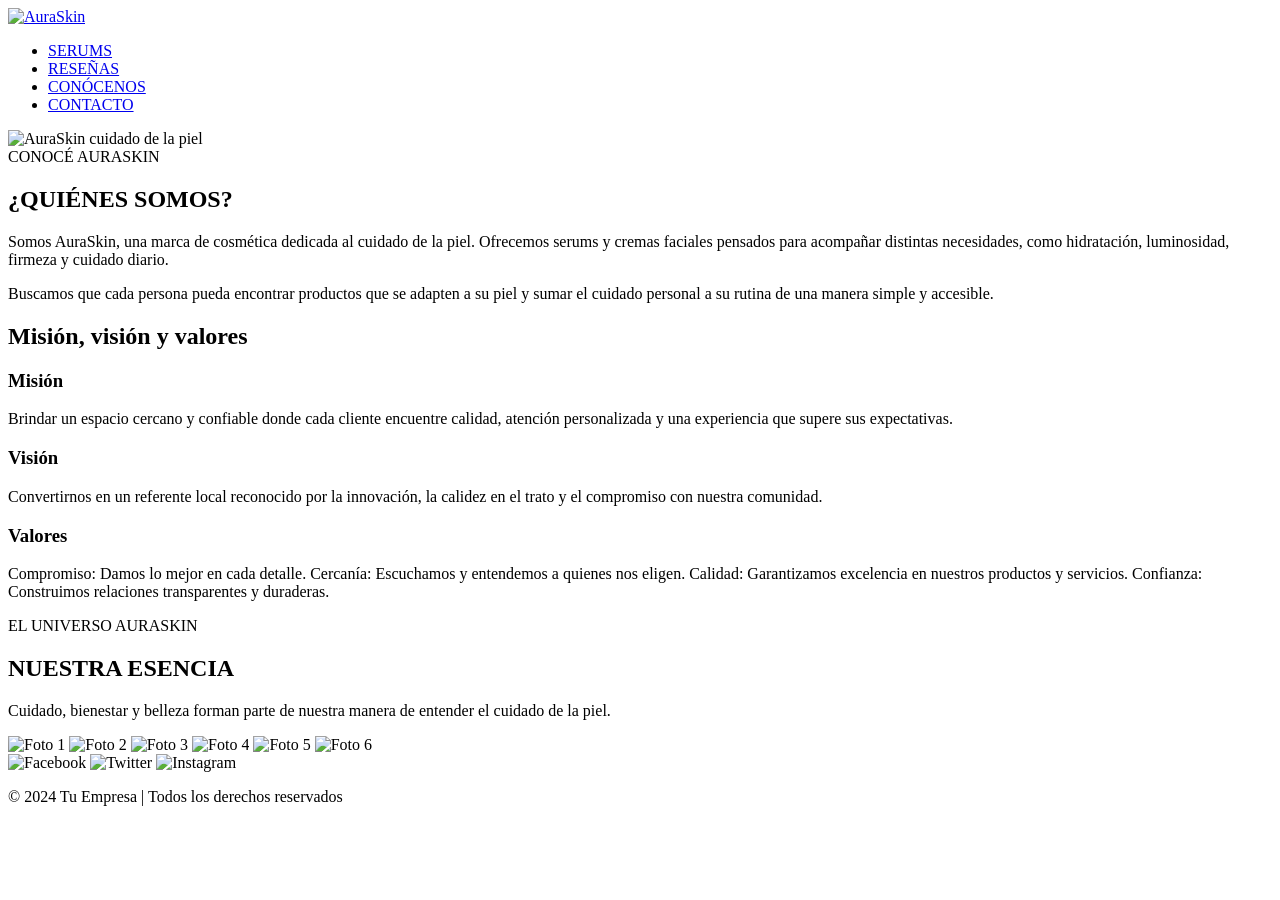
==== Conocenos.html @ c7acbc24 "Add files via upload" ====
<!DOCTYPE html>
<html lang="en">
<head>
    <meta charset="UTF-8">
    <meta name="viewport" content="width=device-width, initial-scale=1.0">
    <title>AuraSkins Conocenos</title> 
    <link rel="preconnect" href="https://fonts.googleapis.com">
    <link rel="preconnect" href="https://fonts.gstatic.com" crossorigin>
    <link href="https://fonts.googleapis.com/css2?family=Bebas+Neue&display=swap" rel="stylesheet">
    <link rel="stylesheet" href="./css/style.css?v=4">
</head>

<body id="fondoconocenos">

   <header class="header-principal">

    <a href="index.html" class="logo-link">
        <img src="img/LOGOAURA.png" alt="AuraSkin" class="logo">
    </a>

    <nav class="menu-principal">
        <ul>
            <li><a href="index.html">SERUMS</a></li>
            <li><a href="Reseñas.html">RESEÑAS</a></li>
            <li><a href="Conocenos.html">CONÓCENOS</a></li>
            <li><a href="Contacto.html">CONTACTO</a></li>
        </ul>
    </nav>

</header>
    <section class="quienes-somos">

    <div class="quienes-imagen">
        <img src="./img/CREMA1.png" alt="AuraSkin cuidado de la piel">
    </div>

    <div class="quienes-texto">
        <span>CONOCÉ AURASKIN</span>
        <h1>¿QUIÉNES SOMOS?</h1>

        <p>
            Somos AuraSkin, una marca de cosmética dedicada al cuidado de la piel.
            Ofrecemos serums y cremas faciales pensados para acompañar distintas
            necesidades, como hidratación, luminosidad, firmeza y cuidado diario.
        </p>

        <p>
            Buscamos que cada persona pueda encontrar productos que se adapten
            a su piel y sumar el cuidado personal a su rutina de una manera
            simple y accesible.
        </p>
    </div>

</section>
     <h2>Misión, visión y valores</h2>
         <div class="valores-container">
        <div class="sucursal">
           
            <h3>Misión</h3>
            <p>Brindar un espacio cercano y confiable donde cada cliente encuentre calidad, atención personalizada y una experiencia que supere sus expectativas.</p>
        </div>
        <div class="sucursal">
           
            <h3>Visión</h3>
            <p>Convertirnos en un referente local reconocido por la innovación, la calidez en el trato y el compromiso con nuestra comunidad.</p>
        </div>
        <div class="sucursal">
            
            <h3>Valores</h3>
            <p>Compromiso: Damos lo mejor en cada detalle.

Cercanía: Escuchamos y entendemos a quienes nos eligen.

Calidad: Garantizamos excelencia en nuestros productos y servicios.

Confianza: Construimos relaciones transparentes y duraderas.</p>
        </div>
    </div>


    <section>

    </div>

    <div class="intro-galeria">
    <span>EL UNIVERSO AURASKIN</span>
    <h2>NUESTRA ESENCIA</h2>
    <p>
        Cuidado, bienestar y belleza forman parte de nuestra manera
        de entender el cuidado de la piel.
    </p>
</div>
        
            <div class="gallery">
                <img src="./img/ModeloNueva1.jpg" alt="Foto 1">
                <img src="./img/ModeloNuevo2.jpg" alt="Foto 2">
                <img src="./img/ModeloNuevo3.jpg" alt="Foto 3">
                <img src="./img/ModeloNuevo4.jpg" alt="Foto 4">
                <img src="./img/imagenNueva.jpeg" alt="Foto 5">
                <img src="./img/imagenNueva2.jpeg" alt="Foto 6">
            </div>

      

    <footer class="footer">
        <div class="redes-sociales">
            <img src="./img/instagram (3).png" alt="Facebook"></a>
            <img src="./img/whatsapp (1).png" alt="Twitter"></a>
            <img src="./img/tik-tok (3).png" alt="Instagram"></a>
        </div>
        <p>&copy; 2024 Tu Empresa | Todos los derechos reservados</p>
    
    </footer>
    </body>
    </html>
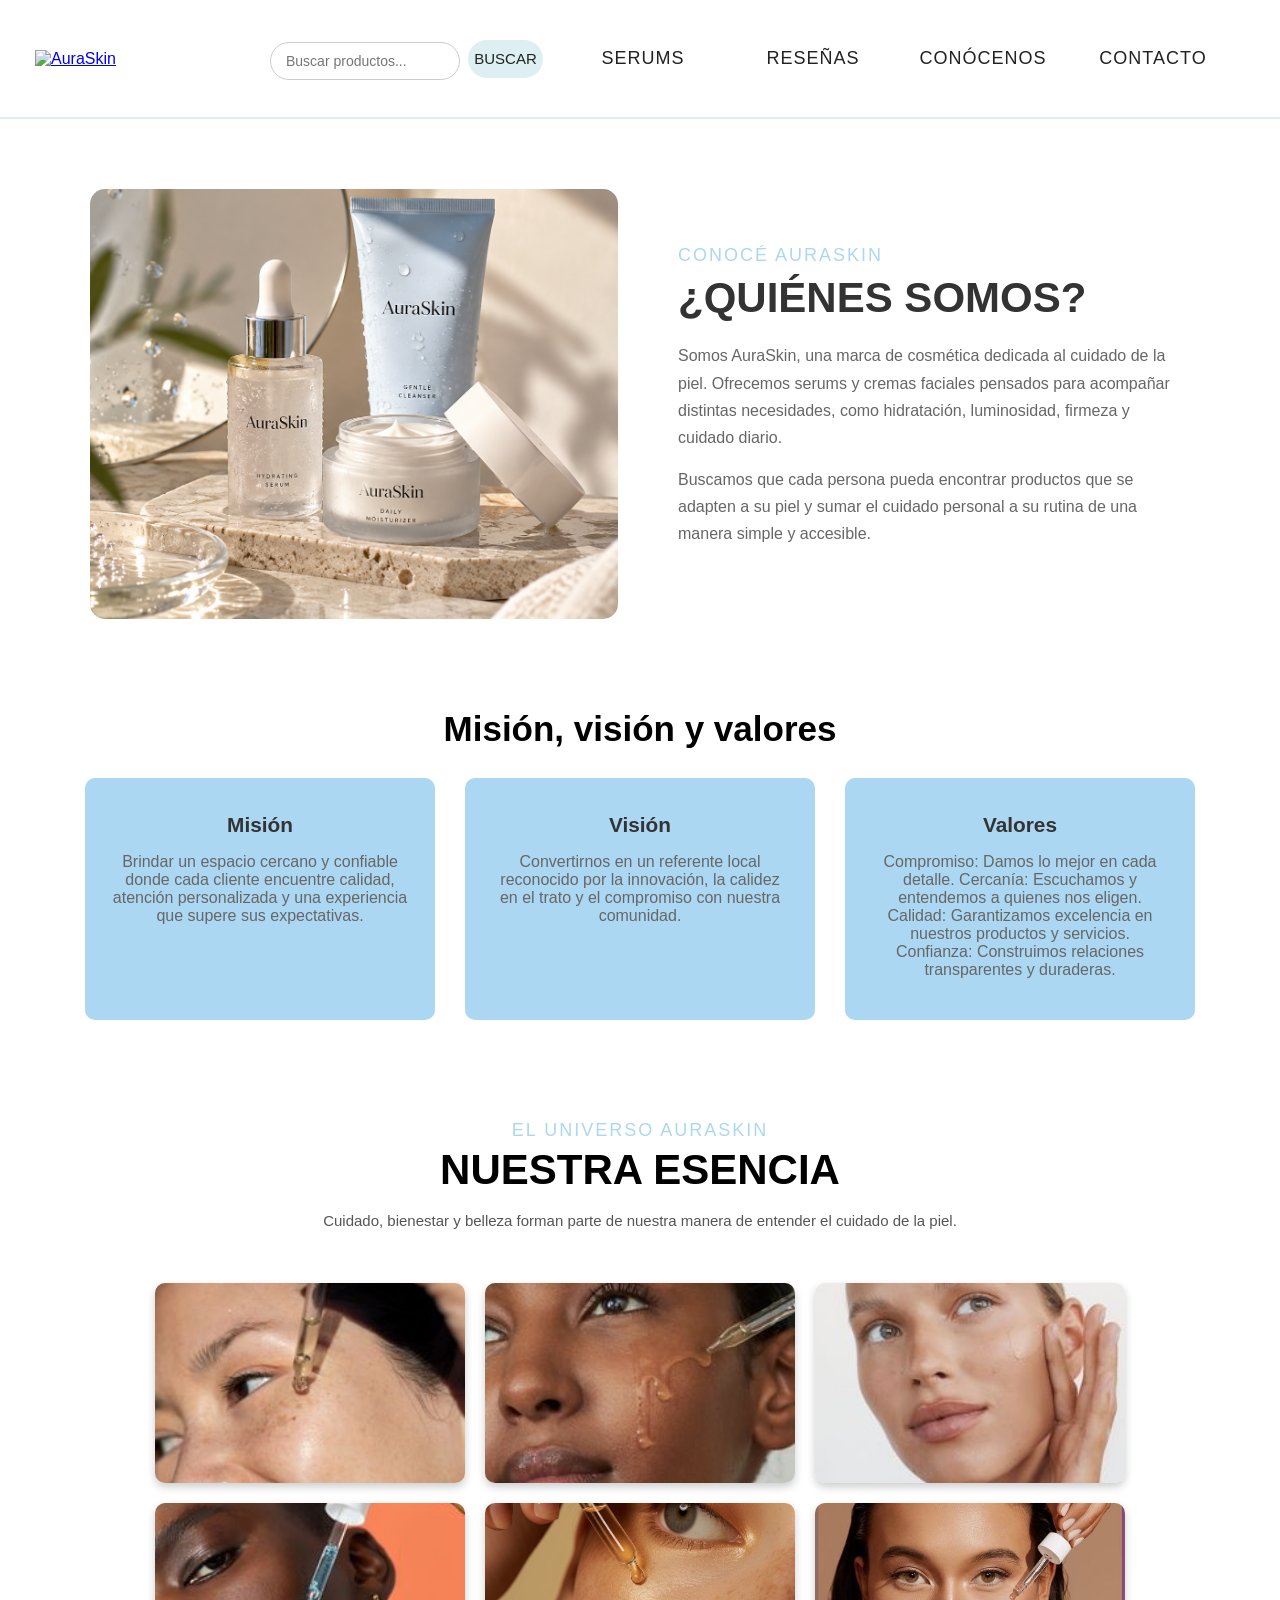
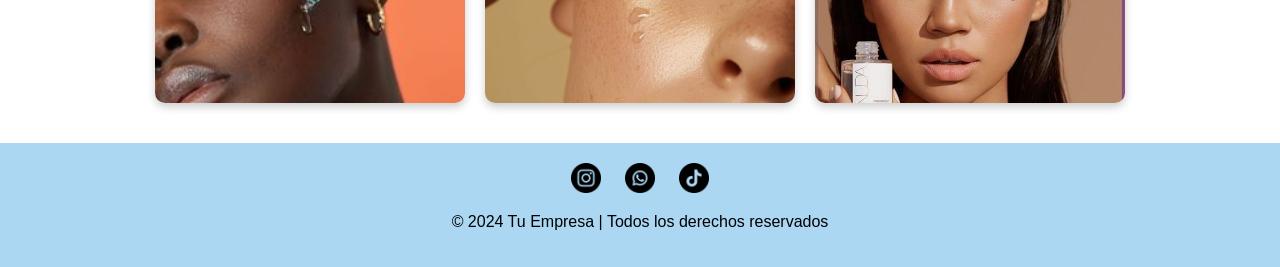
==== commit 28d2ec90: "Add files via upload" ====
--- a/Conocenos.html
+++ b/Conocenos.html
@@ -7,16 +7,24 @@
     <link rel="preconnect" href="https://fonts.googleapis.com">
     <link rel="preconnect" href="https://fonts.gstatic.com" crossorigin>
     <link href="https://fonts.googleapis.com/css2?family=Bebas+Neue&display=swap" rel="stylesheet">
-    <link rel="stylesheet" href="./css/style.css?v=4">
+    <link rel="stylesheet" href="./css/style.css?v=13">
 </head>
 
 <body id="fondoconocenos">
 
-   <header class="header-principal">
+  
+<header class="header-principal">
 
     <a href="index.html" class="logo-link">
-        <img src="img/LOGOAURA.png" alt="AuraSkin" class="logo">
+        <img src="img/LOGONUEVOAURA.png" alt="AuraSkin" class="logo">
     </a>
+
+    <div class="buscador-header">
+        <form action="buscar.php" method="GET">
+            <input type="text" name="busqueda" placeholder="Buscar productos..." required>
+            <button type="submit">BUSCAR</button>
+        </form>
+    </div>
 
     <nav class="menu-principal">
         <ul>
@@ -28,6 +36,7 @@
     </nav>
 
 </header>
+
     <section class="quienes-somos">
 
     <div class="quienes-imagen">
--- a/css/style.css
+++ b/css/style.css
@@ -0,0 +1,958 @@
+body {
+    margin: 0;
+    padding: 0;
+    font-family: "Bebas Neue", sans-serif;
+}
+
+header {
+    display: flex;
+    justify-content: space-between;
+    align-items: center;
+    padding: 20px;
+}
+
+header .logo {
+    width: 300px;
+    height: auto;
+}
+.banner {
+    display: flex;
+    justify-content: center; 
+}
+
+.banner-2 {
+    width: 1200px; 
+    padding: 10px;
+     height: auto; 
+}
+.contenedor-2 {
+    display: flex;
+    flex-wrap: wrap;
+    padding: 15px 20px;
+    background-color: #ACD7F2;
+    justify-content: space-around;
+    align-items: center;
+}
+
+.item {
+    text-align: center;
+    padding: 10px 20px;
+}
+
+.item img {
+    width: 70px;
+    height: 70px;
+    object-fit: contain;
+}
+
+.item span {
+    display: block;
+    margin-top: 8px;
+    font-size: 22px;
+}
+
+   
+nav {
+
+    text-align: center; /* Centra horizontalmente el contenido del nav */
+    margin-top: 20px; /* Espacio opcional arriba del nav */
+    width: 100%; /* Ajusta el ancho del nav al 100% del contenedor padre */
+    padding: 10px 0; /* Relleno superior e inferior de 10px, sin relleno en los lados */
+}
+
+nav ul {
+    display: flex;
+    justify-content: center; /* Centra los elementos dentro del nav horizontalmente */
+    padding: 0;
+    list-style: none;
+}
+
+nav ul li {
+    margin-left: 20px; /* Espacio entre cada elemento del menú */
+    background-color: #ACD7F2
+}
+
+nav ul li a {
+    width: 170px;
+    text-decoration: none;
+    color: #000;
+    padding: 15px 20px; /* Espaciado interno más grande para hacer clic */
+    display: block; /* Hace que los enlaces ocupen todo el ancho del li */
+    transition: background-color 0.3s ease; /* Transición suave para el color de fondo */
+}
+main {
+    padding: 10px;
+
+}
+
+.section {
+    display: flex;
+    flex-direction: column;
+    align-items: center; /* Centra horizontalmente los elementos dentro de la sección */
+    justify-content: center; /* Centra verticalmente los elementos dentro de la sección */
+    text-align: center; /* Centra el texto horizontalmente */
+    height: 100vh; /* Ocupa el 100% del alto de la pantalla */
+    background-color: #ACD7F2; /* Color de fondo opcional */
+    padding: 20px;
+}
+
+h1 {
+    text-align: center;
+    font-size: 38px;
+    background-image: linear-gradient(
+360deg, #ACD7F2, transparent);
+margin-top: 150px;
+display: inline-block;
+padding: 8px 20px;
+}
+
+.imagen-bloque {
+    display: grid;
+    grid-template-columns: repeat(2, 250px);
+    justify-content: center;
+    gap: 60px 100px;
+    padding: 30px 20px;
+    margin: 0 auto;
+}
+
+.imagen {
+    text-align: center;
+    max-width: 200px;
+    margin: 10px;
+}
+
+.imagen img {
+    width: 100%;
+    height: auto;
+    border-radius: 8px;
+}
+
+.elemento {
+    width: 220px;
+    display: flex;
+    flex-direction: column;
+    align-items: center;
+}
+
+.elemento img {
+    width: 200px;
+    height: auto;
+    border-radius: 8px;
+}
+
+.texto {
+    text-align: center;
+    font-size: 25px;
+}
+
+button {
+    padding: 10px 20px;
+    background-color: #4CAF50;
+    color: white;
+    border: none;
+    border-radius: 4px;
+    cursor: pointer;
+    transition: background-color 0.3s ease;
+}
+
+button:hover {
+    background-color: #45a049;
+}
+
+
+footer {
+    background-color: #ACD7F2;
+    color: rgb(0, 0, 0);
+    padding: 20px;
+    text-align: center;
+}
+
+.redes-sociales img {
+    width: 30px;
+    margin: 0 10px;
+}
+.review-container {
+    width: 100%;
+    max-width: 650px;
+    margin: 0 auto;
+    padding: 40px 50px;
+    box-sizing: border-box;
+    background-color: #f9f9f9;
+    border-radius: 15px;
+    box-shadow: 0 4px 15px rgba(0,0,0,0.08);
+}
+
+.form-group {
+    width: 100%;
+    margin-bottom: 25px;
+}
+
+.form-group label {
+    display: block;
+    font-size: 20px;
+    margin-bottom: 8px;
+}
+
+button {
+    font-size: 14px;
+    width: 170px;
+    padding: 10px;
+    cursor: pointer;
+    background-color: black;
+    color: white;
+    border: none;
+    border-radius: 4px;
+    transition: background-color 0.3s ease;
+    margin: 30px;
+}
+
+button:hover {
+    background-color: #ACD7F2;
+}
+
+textarea, input[type="text"] {
+    width: 100%;
+    padding: 14px 16px;
+    margin-top: 5px;
+    box-sizing: border-box;
+    border: 1px solid #ccc;
+    border-radius: 8px;
+    font-size: 15px;
+}
+
+textarea:focus, input[type="text"]:focus {
+    border-color: #ACD7F2;
+    outline: none;
+}
+
+.intro-review {
+    text-align: center;
+    margin-bottom: 35px;
+}
+
+.intro-review span {
+    font-size: 18px;
+    letter-spacing: 2px;
+    color: #ACD7F2;
+}
+
+.intro-review h1 {
+    margin: 8px 0 10px;
+    font-size: 42px;
+    background: none;
+}
+
+.intro-review p {
+    max-width: 520px;
+    margin: 0 auto;
+    font-family: Arial, sans-serif;
+    font-size: 15px;
+    line-height: 1.6;
+    color: #777;
+}
+
+.seccion-review {
+    padding: 70px 20px 90px;
+}
+
+.columna {
+    width: 100%;
+    display: flex;
+    flex-direction: column;
+    justify-content: center;
+    align-items: center;
+    margin-bottom: 45px;
+}
+
+.columna img {   
+    width: 180px;
+    height: auto;
+}
+
+.columna h1 {
+    font-size: 24px;
+    background: none;
+    margin: 18px 0 8px;
+    padding: 0;
+}
+
+.columna h2 {
+    font-family: Arial, sans-serif;
+    font-size: 15px;
+    font-weight: 600;
+    margin: 10px 0 5px;
+}
+
+.columna p {
+    font-family: Arial, sans-serif;
+    font-size: 15px;
+    font-weight: 400;
+    line-height: 1.6;
+    text-align: center;
+    max-width: 450px;
+    margin: 5px 0 15px;
+    color: #555;
+}
+
+.columna h3 {
+    font-size: 14px;
+}
+
+.rating {
+    display: flex;
+    justify-content: center;
+    width: 100%;
+}
+
+.rating input {
+    display: none;
+}
+
+.rating label {
+    cursor: pointer;
+    font-size: 24px;
+    color: #ccc;
+    transition: color 0.3s;
+
+}
+
+.rating label:before {
+      content: "\2605"; /* Estrella Unicode */
+    font-size: 24px;
+    color: #ccc; /* Gris por defecto */
+    opacity: 1; /* Siempre visible */
+}
+
+.rating label:hover:before,
+.rating label:hover ~ label:before,
+.rating input:checked ~ label:before {
+    opacity: 1;
+    color: #e1ba8d;
+}
+
+.quienes-somos {
+    width: 90%;
+    max-width: 1100px;
+    margin: 70px auto 90px;
+    padding: 0;
+
+    display: flex;
+    flex-direction: row;
+    align-items: center;
+    justify-content: center;
+    gap: 60px;
+}
+
+.quienes-imagen {
+    width: 48%;
+    flex-shrink: 0;
+}
+
+.quienes-imagen img {
+    display: block;
+    width: 100%;
+    height: 430px;
+    object-fit: cover;
+    border-radius: 15px;
+}
+
+.quienes-texto {
+    width: 48%;
+    text-align: left;
+}
+
+.quienes-texto span {
+    font-family: 'Bebas Neue', sans-serif;
+    font-size: 18px;
+    letter-spacing: 2px;
+    color: #ACD7F2;
+}
+
+.quienes-somos h1 {
+    font-size: 42px;
+    color: #333;
+    margin: 8px 0 20px;
+    background: none;
+    padding: 0;
+}
+
+.quienes-somos p {
+    font-family: Arial, sans-serif;
+    font-size: 16px;
+    line-height: 1.7;
+    color: #666;
+    margin: 0 0 15px;
+}
+.gallery {
+    display: flex;
+    flex-wrap: wrap;          
+    justify-content: center;   
+    gap: 20px;                 
+    margin: 40px 0;
+}
+
+.gallery img {
+    width: 310px;    
+          
+    height: 200px;             
+    object-fit: cover;         
+    border-radius: 10px;
+    box-shadow: 0 4px 8px rgba(0,0,0,0.2);
+    transition: transform 0.3s;
+}
+
+.gallery img:hover {
+    transform: scale(1.05);
+    cursor: pointer;
+}
+h3 {  text-align: center;
+    font-size: 50px;
+    background-image: linear-gradient(
+360deg, #DDEFF2, transparent);}
+
+.conocenos h2 {
+    text-align: center;
+    font-size: 2rem;
+    margin: 80px 0 30px 0; 
+    color: #333;
+}
+
+
+.sucursal-container {
+    display: flex;
+    flex-wrap: wrap;
+    justify-content: center;
+    gap: 30px;
+    margin-bottom: 40px;
+}
+
+
+.sucursal {
+    background-color: #ACD7F2;
+    border-radius: 10px;
+    box-shadow: none;
+    width: 300px;   
+    padding: 25px;  
+    text-align: center;
+    transition: transform 0.3s;
+}
+
+
+.sucursal img {
+    width: 100%;
+    height: 180px;   
+    object-fit: cover;
+    border-radius: 10px;
+    margin-bottom: 15px;
+}
+
+.sucursal:hover {
+    transform: scale(1.05);
+    cursor: pointer;
+}
+
+
+/* Títulos y texto */
+.sucursal h3 {
+    margin: 10px 0 5px;
+    font-size: 1.3rem;
+    color: #333;
+    background: none;
+}
+
+.sucursal p {
+    font-size: 1rem;
+    color: #666;
+}
+.valores-container {display: flex;
+    flex-wrap: wrap;
+    justify-content: center;
+    gap: 30px;
+    margin-bottom: 100px;}
+
+
+
+    @media (max-width: 768px) {
+        header {
+            flex-direction: column;
+            align-items: flex-start;
+            padding: 10px;
+        }
+    
+        header .logo {
+            width: 200px;
+        }
+           nav {
+        text-align: center; 
+        padding: 10px 0; 
+    }
+
+    nav ul {
+        display: flex;
+        flex-direction: column; 
+        align-items: center; 
+        padding: 0;
+    }
+
+    nav ul li {
+        margin: 10px 0; 
+        text-align: center; 
+    }
+
+    nav ul li a {
+        padding: 10px 0; 
+    }
+    
+}
+    
+nav ul {
+    
+    width: 100%;
+    padding: 0;
+}
+
+nav ul li {
+    margin: 10px 0;
+}
+
+.banner-2 {
+    max-width: 800px; 
+}
+
+.banner {
+    margin-top: -20px;
+    margin-bottom: 20px;
+}
+
+.item img {
+    width: 80px;
+}
+
+
+section {margin-top: 50px;}
+
+.review-container {
+    padding: 10px;
+}
+
+.form-group {
+    max-width: 100%;
+}
+
+button {
+    padding: 10px;
+    font-size: 17px;
+}
+
+/**/
+
+.contenedor-cremas {
+    display: grid;
+    grid-template-columns: repeat(2, 250px);
+    justify-content: center;
+    gap: 60px 100px;
+    padding: 30px 20px;
+    margin: 0 auto;
+}
+
+h2{
+    text-align: center;
+    font-size: 35px;
+}
+
+/* BUSCADOR DE PRODUCTOS */
+
+.buscador {
+   
+    text-align: center;
+    padding: 50px 20px;
+    margin: 20px 0 80px;
+
+
+}
+
+
+.buscador h2 {
+    margin: 0 0 35px 0;
+    font-size: 32px;
+}
+
+.buscador form {
+    display: flex;
+    justify-content: center;
+    align-items: center;
+    gap: 10px;
+}
+
+.buscador input {
+    width: 350px;
+    height: 42px;
+    padding: 0 15px;
+    border: 1px solid #ccc;
+    border-radius: 6px;
+    font-size: 16px;
+    box-sizing: border-box;
+}
+
+.buscador button {
+    width: 110px;
+    height: 42px;
+    padding: 0;
+    border: none;
+    border-radius: 6px;
+    background-color: black;
+    color: white;
+    font-size: 16px;
+    cursor: pointer;
+}
+/* RESULTADOS DEL BUSCADOR */
+
+.titulo-resultados {
+    display: block;
+    width: 100%;
+    text-align: center;
+    font-size: 35px;
+    margin: 100px auto 50px;
+    padding: 0;
+    box-sizing: border-box;
+}
+
+.resultados-productos {
+
+    display: flex;
+    flex-wrap: wrap;
+    justify-content: center;
+    gap: 80px 160px;
+    max-width: 3000px;
+    margin: 0 auto;
+    padding: 20px 20px 150px;
+
+}
+
+.producto-resultado {
+    width: 250px;
+    text-align: center;
+    padding: 15px;
+}
+
+.producto-resultado img {
+  
+    width: 300px;
+    height: 300px;
+    object-fit: contain;
+}
+
+.producto-resultado h2 {
+    font-size: 25px;
+    margin: 15px 0 8px;
+}
+
+.producto-resultado p {
+    font-size: 18px;
+    margin: 5px 0;
+}
+
+.precio-resultado {
+    font-size: 20px;
+    font-weight: bold;
+}
+
+.sin-resultados {
+    text-align: center;
+    font-size: 20px;
+}
+/* ===== HEADER NUEVO AURASKIN ===== */
+
+.header-principal {
+    display: flex;
+    align-items: center;
+    padding: 20px 35px;
+    background-color: white;
+    border-bottom: 2px solid #DDEFF2;
+    gap: 15px;
+}
+
+
+.logo-link {
+    display: flex;
+    align-items: center;
+}
+
+.header-principal .logo {
+    width: 220px;
+    height: auto;
+}
+
+.menu-principal {
+    margin-left: 0px;
+    transform: translateY(-10px);
+}
+
+.menu-principal ul {
+    display: flex;
+    align-items: center;
+    justify-content: flex-start;
+    gap: 0px;
+    margin: 0;
+    padding: 0;
+    list-style: none;
+}
+
+.menu-principal li {
+    background-color: transparent;
+    width: auto;
+    padding: 0;
+    margin: 0;
+}
+
+.menu-principal a {
+    color: #222;
+    text-decoration: none;
+    font-family: 'Bebas Neue', sans-serif;
+    font-size: 18px;
+    letter-spacing: 1px;
+    padding: 8px 0;
+    position: relative;
+    transition: 0.3s;
+}
+
+.menu-principal a::after {
+    content: "";
+    position: absolute;
+    left: 0;
+    bottom: 0;
+    width: 0;
+    height: 3px;
+    background-color: #ACD7F2;
+    transition: width 0.3s;
+}
+
+.menu-principal a:hover::after {
+    width: 100%;
+}
+/* ===== BUSCADOR DEL HEADER ===== */
+
+.buscador-header {
+    margin: 0;
+    display: flex;
+    align-items: center;
+}
+
+.buscador-header form {
+    display: flex;
+    align-items: center;
+    gap: 8px;
+}
+
+.buscador-header input {
+    width: 190px;
+    height: 38px;
+    padding: 0 15px;
+    border: 1px solid #ccc;
+    border-radius: 20px;
+    font-size: 14px;
+    outline: none;
+    box-sizing: border-box;
+}
+
+.buscador-header input:focus {
+    border-color: #DDEFF2;
+}
+
+.buscador-header button {
+    width: 75px;
+    height: 38px;
+    margin: 0;
+    padding: 0;
+    border: none;
+    border-radius: 20px;
+    background-color: #DDEFF2;
+    color: #222;
+    font-family: 'Bebas Neue', sans-serif;
+    font-size: 15px;
+    cursor: pointer;
+}
+.titulo-seccion {
+    text-align: center;
+    margin: 70px 0 45px;
+}
+
+.titulo-seccion h1 {
+    display: inline-block;
+    margin: 0;
+    padding: 10px 25px;
+
+    background: linear-gradient(
+        to bottom,
+        white 0%,
+        #DDEFF2 45%,
+        #A9D8F5 100%
+    );
+}
+.reseñas-productos > h3 {
+    text-align: center;
+    font-size: 28px;
+    margin: 50px auto 40px;
+    background: none;
+}
+/* ===== CONTACTO - REDES Y CANALES ===== */
+
+.contacto-redes {
+    padding: 75px 40px 90px;
+    text-align: center;
+    background-color: #ffffff;
+}
+
+.intro-contacto-redes {
+    margin-bottom: 45px;
+}
+
+.intro-contacto-redes span {
+    font-family: 'Bebas Neue', sans-serif;
+    font-size: 18px;
+    letter-spacing: 2px;
+    color: #ACD7F2;
+}
+
+.intro-contacto-redes h1 {
+    margin: 8px 0 12px;
+    padding: 0;
+    background: none;
+    font-family: 'Bebas Neue', sans-serif;
+    font-size: 42px;
+}
+
+.intro-contacto-redes p {
+    max-width: 520px;
+    margin: 0 auto;
+    font-family: Arial, sans-serif;
+    font-size: 15px;
+    line-height: 1.6;
+    color: #555;
+}
+
+
+/* CANALES */
+
+.canales-contacto {
+    max-width: 1000px;
+    margin: 0 auto;
+
+    display: grid;
+    grid-template-columns: repeat(4, 1fr);
+    gap: 20px;
+}
+
+.canal {
+    min-height: 130px;
+    padding: 30px 15px;
+
+    display: flex;
+    flex-direction: column;
+    justify-content: center;
+
+    background-color: #ACD7F2;
+    border-radius: 12px;
+
+    transition: transform 0.3s, box-shadow 0.3s;
+}
+
+.canal:hover {
+    transform: translateY(-5px);
+    box-shadow: 0 7px 18px rgba(0, 0, 0, 0.10);
+}
+
+.canal h2 {
+    margin: 0 0 8px;
+    font-family: 'Bebas Neue', sans-serif;
+    font-size: 22px;
+    letter-spacing: 1px;
+}
+
+.canal p {
+    margin: 0;
+    font-family: Arial, sans-serif;
+    font-size: 14px;
+    color: #555;
+}
+
+/* INTRO GALERÍA */
+
+.intro-galeria {
+    text-align: center;
+    max-width: 700px;
+    margin: 0 auto 50px;
+}
+
+.intro-galeria span {
+    display: block;
+    font-family: 'Bebas Neue', sans-serif;
+    font-size: 18px;
+    letter-spacing: 2px;
+    color: #ACD7F2;
+    margin-bottom: 5px;
+}
+
+.intro-galeria h2 {
+    font-family: 'Bebas Neue', sans-serif;
+    font-size: 42px;
+    margin: 0 0 15px;
+    padding: 0;
+    background: none;
+}
+
+.intro-galeria p {
+    font-family: Arial, sans-serif;
+    font-size: 15px;
+    line-height: 1.6;
+    color: #555;
+    margin: 0 auto;
+}
+
+.confirmacion-reseña {
+    min-height: 520px;
+    padding: 120px 20px;
+    box-sizing: border-box;
+    text-align: center;
+}
+
+.confirmacion-reseña span {
+    font-family: 'Bebas Neue', sans-serif;
+    font-size: 18px;
+    letter-spacing: 2px;
+    color: #ACD7F2;
+}
+
+.confirmacion-reseña h1 {
+    margin: 8px 0 15px;
+    padding: 0;
+    background: none;
+    font-family: 'Bebas Neue', sans-serif;
+    font-size: 45px;
+}
+
+.confirmacion-reseña p {
+    max-width: 500px;
+    margin: 0 auto 35px;
+    font-family: Arial, sans-serif;
+    font-size: 15px;
+    line-height: 1.6;
+    color: #555;
+}
+
+.boton-volver {
+    display: inline-block;
+    padding: 12px 28px;
+    background-color: #DDEFF2;
+    color: #222;
+    text-decoration: none;
+    border-radius: 20px;
+    font-family: 'Bebas Neue', sans-serif;
+    font-size: 18px;
+    letter-spacing: 1px;
+    transition: 0.3s;
+}
+
+.boton-volver:hover {
+    background-color: #ACD7F2;
+}
